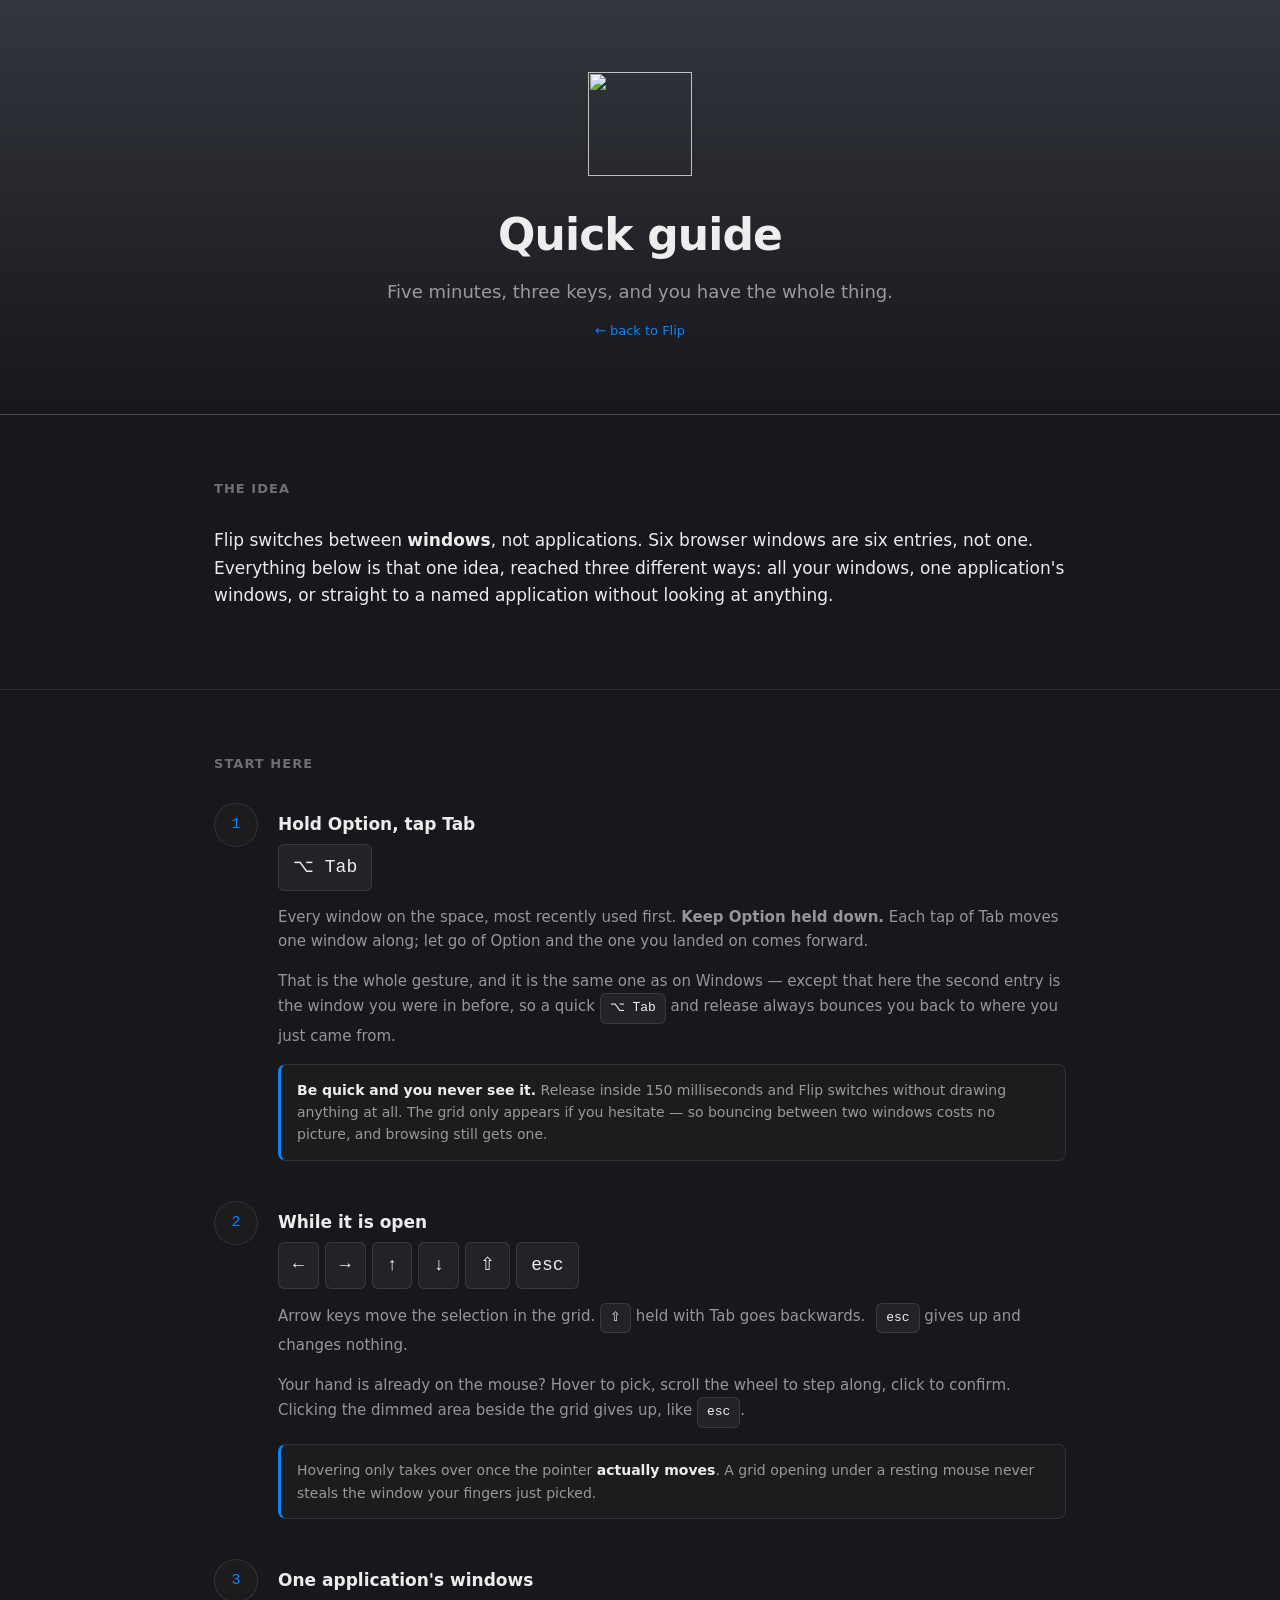
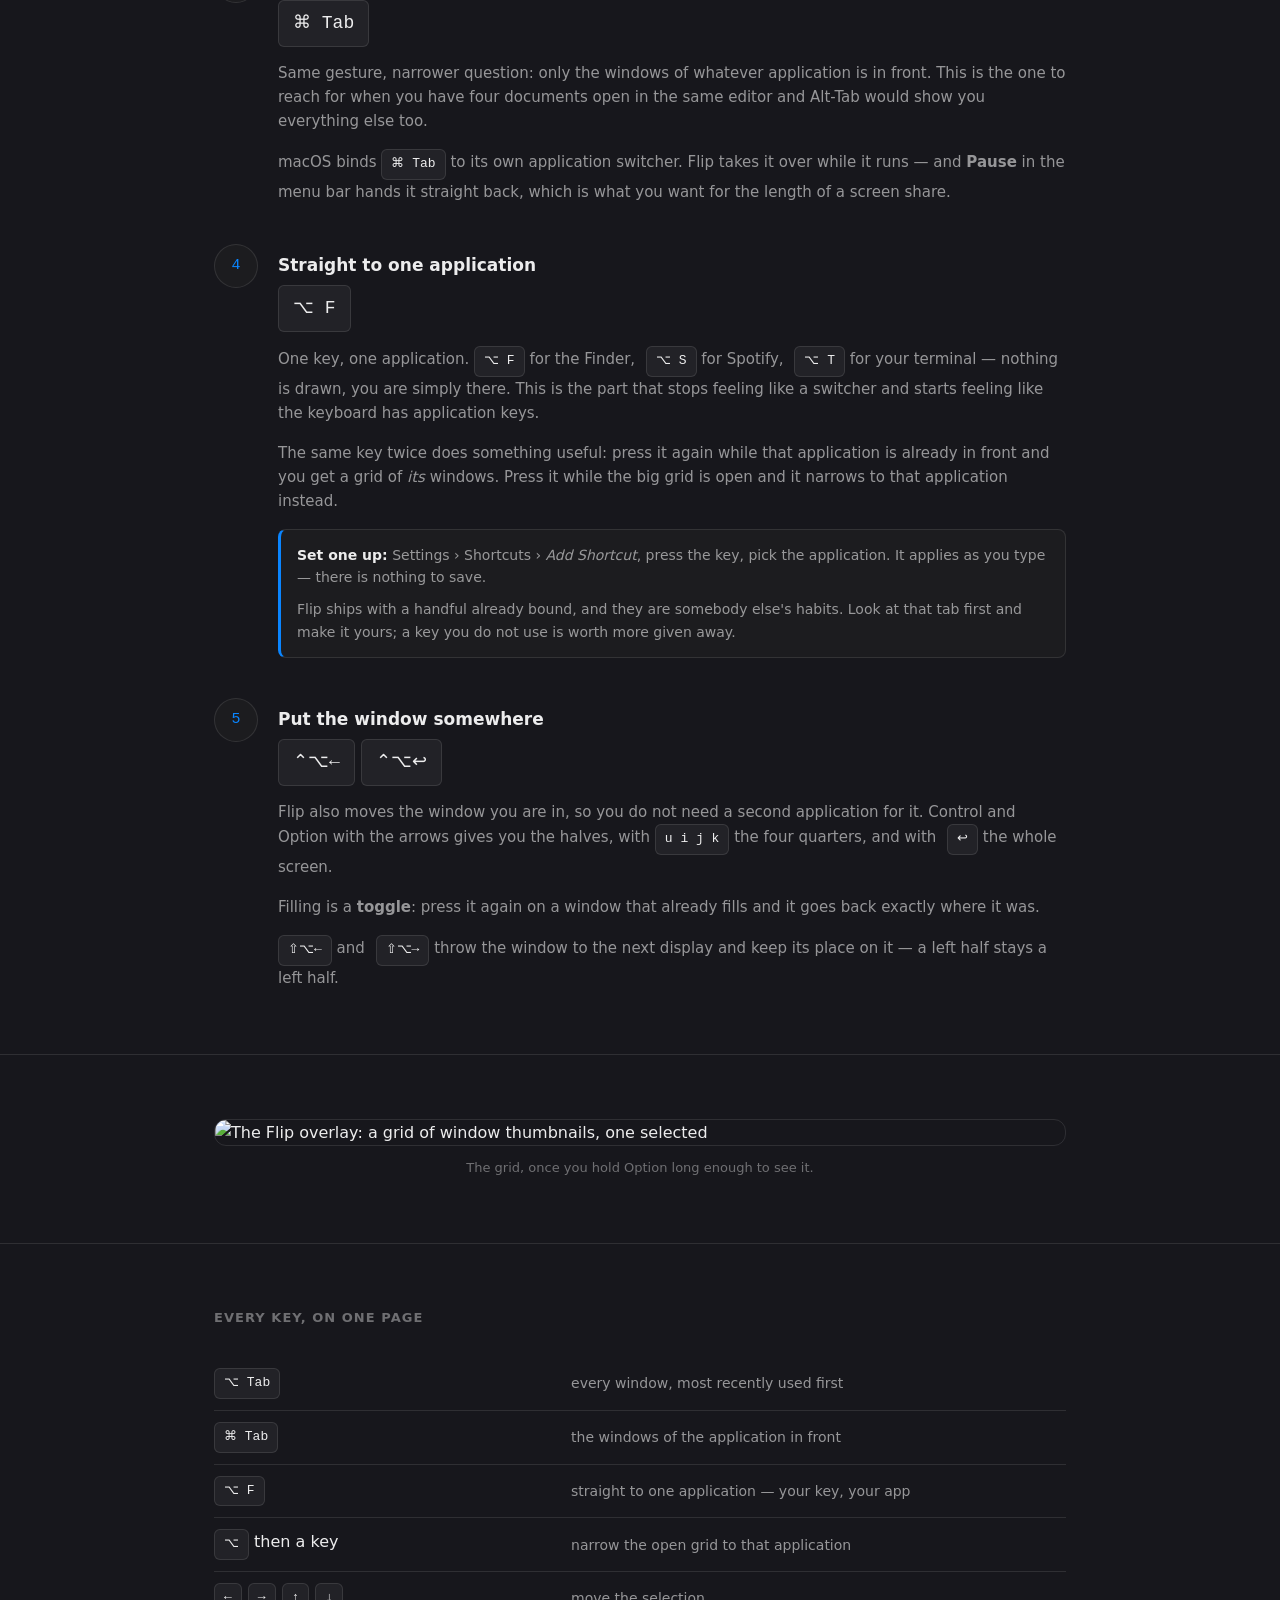
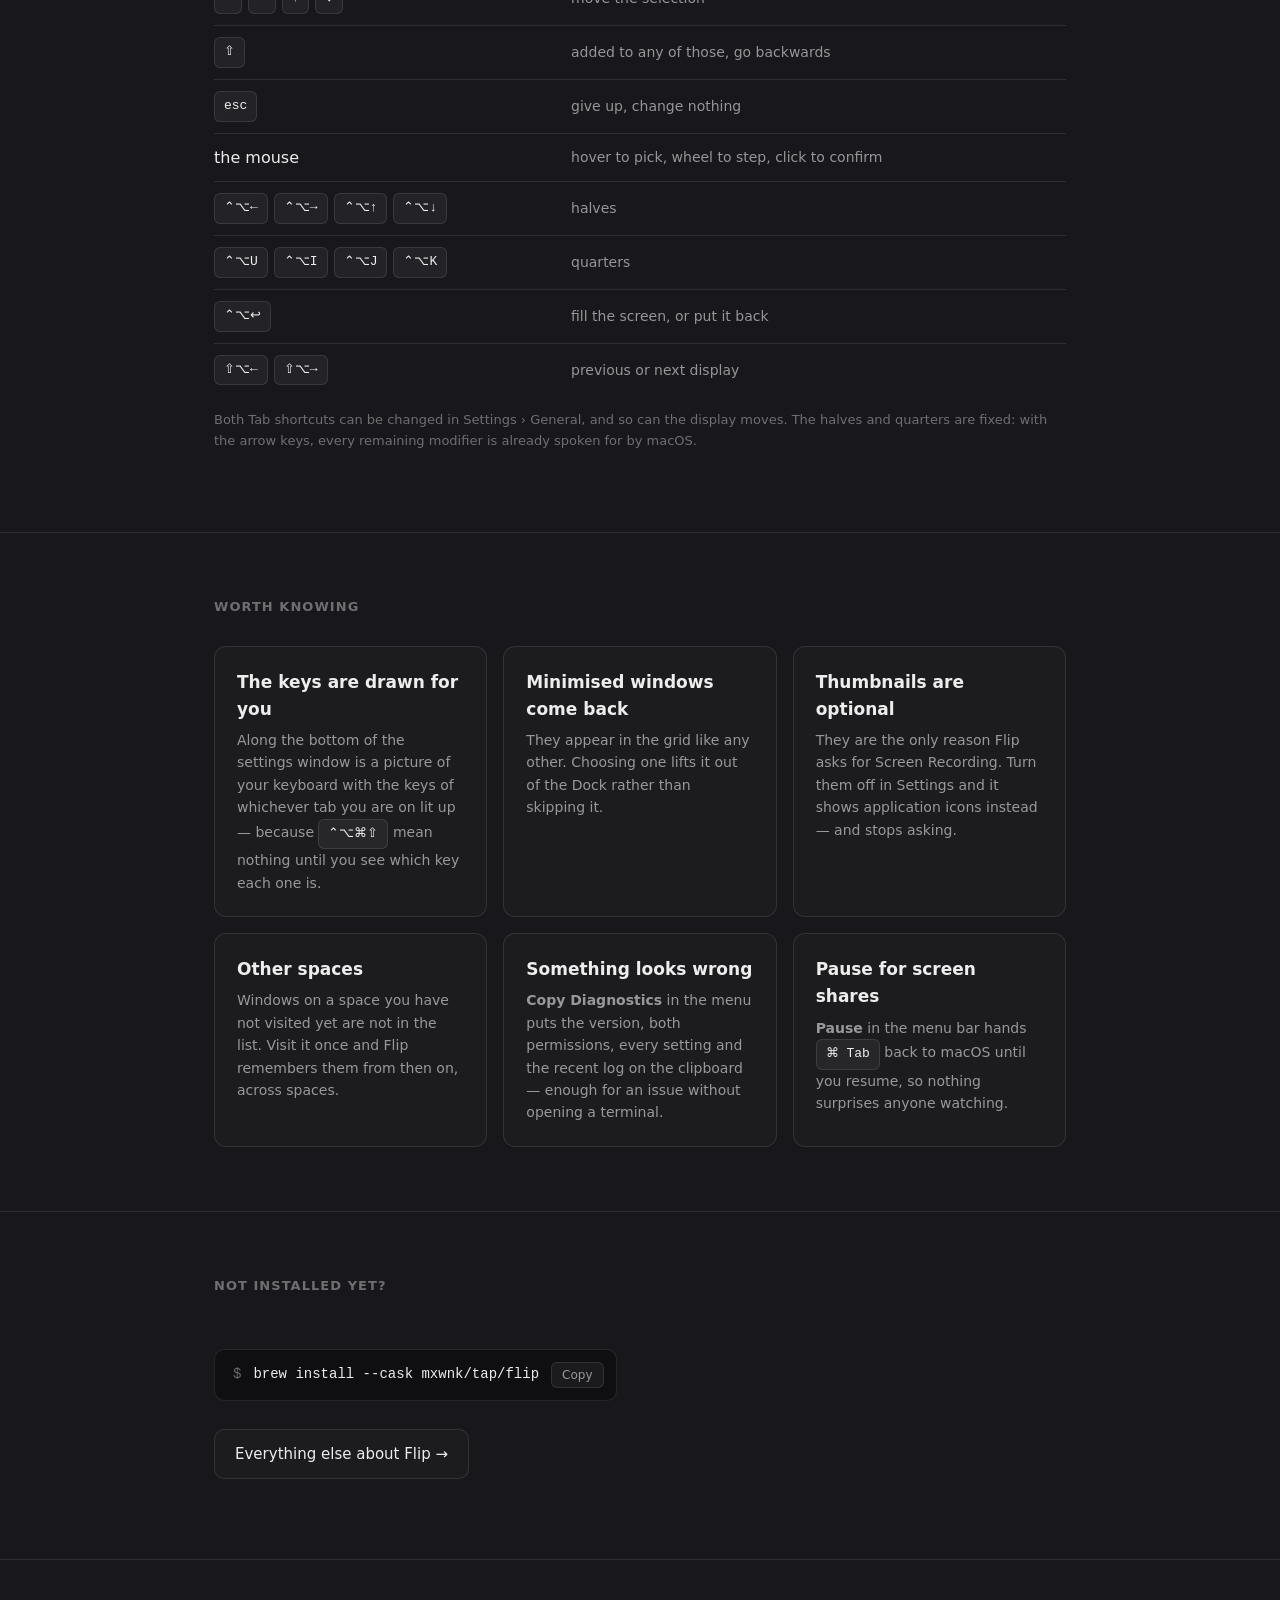
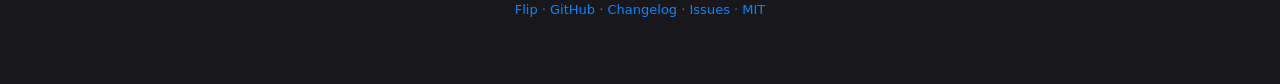
==== site/guide.html @ daa5957c "docs: add a quick guide to the site" ====
<!DOCTYPE html>
<html lang="en">
<head>
<meta charset="utf-8">
<meta name="viewport" content="width=device-width, initial-scale=1">
<title>Quick guide — Flip</title>
<meta name="description" content="Five minutes with Flip: switching windows with Option and Tab, walking one application's windows, and binding a key that goes straight to an app.">
<meta property="og:title" content="Flip — quick guide">
<meta property="og:description" content="Five minutes with Flip, from Option-Tab to a key of your own.">
<meta property="og:image" content="https://mxwnk.github.io/flip/overlay.png">
<meta name="twitter:card" content="summary_large_image">
<link rel="icon" href="icon.png">
<link rel="stylesheet" href="style.css">
</head>
<body>

<header>
  <div class="wrap">
    <img class="icon" src="icon.png" alt="">
    <h1>Quick guide</h1>
    <p class="tagline">Five minutes, three keys, and you have the whole thing.</p>
    <p class="secondary"><a href="./">← back to Flip</a></p>
  </div>
</header>

<section>
  <div class="wrap">
    <h2>The idea</h2>
    <p class="lead">Flip switches between <strong>windows</strong>, not applications.
      Six browser windows are six entries, not one. Everything below is that one
      idea, reached three different ways: all your windows, one application's
      windows, or straight to a named application without looking at anything.</p>
  </div>
</section>

<section>
  <div class="wrap">
    <h2>Start here</h2>
    <div class="steps">

      <div class="step">
        <div class="num">1</div>
        <div>
          <h3>Hold Option, tap Tab</h3>
          <p class="taught"><kbd>⌥ Tab</kbd></p>
          <p>Every window on the space, most recently used first. <strong>Keep
            Option held down.</strong> Each tap of Tab moves one window along; let
            go of Option and the one you landed on comes forward.</p>
          <p>That is the whole gesture, and it is the same one as on Windows —
            except that here the second entry is the window you were in before, so
            a quick <kbd>⌥ Tab</kbd> and release always bounces you back to where
            you just came from.</p>
          <div class="aside">
            <p><strong>Be quick and you never see it.</strong> Release inside 150
              milliseconds and Flip switches without drawing anything at all. The
              grid only appears if you hesitate — so bouncing between two windows
              costs no picture, and browsing still gets one.</p>
          </div>
        </div>
      </div>

      <div class="step">
        <div class="num">2</div>
        <div>
          <h3>While it is open</h3>
          <p class="taught"><kbd>←</kbd><kbd>→</kbd><kbd>↑</kbd><kbd>↓</kbd><kbd>⇧</kbd><kbd>esc</kbd></p>
          <p>Arrow keys move the selection in the grid. <kbd>⇧</kbd> held with Tab
            goes backwards. <kbd>esc</kbd> gives up and changes nothing.</p>
          <p>Your hand is already on the mouse? Hover to pick, scroll the wheel to
            step along, click to confirm. Clicking the dimmed area beside the grid
            gives up, like <kbd>esc</kbd>.</p>
          <div class="aside">
            <p>Hovering only takes over once the pointer <strong>actually
              moves</strong>. A grid opening under a resting mouse never steals the
              window your fingers just picked.</p>
          </div>
        </div>
      </div>

      <div class="step">
        <div class="num">3</div>
        <div>
          <h3>One application's windows</h3>
          <p class="taught"><kbd>⌘ Tab</kbd></p>
          <p>Same gesture, narrower question: only the windows of whatever
            application is in front. This is the one to reach for when you have
            four documents open in the same editor and Alt-Tab would show you
            everything else too.</p>
          <p>macOS binds <kbd>⌘ Tab</kbd> to its own application switcher. Flip
            takes it over while it runs — and <strong>Pause</strong> in the menu bar
            hands it straight back, which is what you want for the length of a
            screen share.</p>
        </div>
      </div>

      <div class="step">
        <div class="num">4</div>
        <div>
          <h3>Straight to one application</h3>
          <p class="taught"><kbd>⌥ F</kbd></p>
          <p>One key, one application. <kbd>⌥ F</kbd> for the Finder, <kbd>⌥ S</kbd>
            for Spotify, <kbd>⌥ T</kbd> for your terminal — nothing is drawn, you
            are simply there. This is the part that stops feeling like a switcher
            and starts feeling like the keyboard has application keys.</p>
          <p>The same key twice does something useful: press it again while that
            application is already in front and you get a grid of <em>its</em>
            windows. Press it while the big grid is open and it narrows to that
            application instead.</p>
          <div class="aside">
            <p><strong>Set one up:</strong> Settings › Shortcuts › <em>Add
              Shortcut</em>, press the key, pick the application. It applies as you
              type — there is nothing to save.</p>
            <p>Flip ships with a handful already bound, and they are somebody
              else's habits. Look at that tab first and make it yours; a key you
              do not use is worth more given away.</p>
          </div>
        </div>
      </div>

      <div class="step">
        <div class="num">5</div>
        <div>
          <h3>Put the window somewhere</h3>
          <p class="taught"><kbd>⌃⌥←</kbd><kbd>⌃⌥↩</kbd></p>
          <p>Flip also moves the window you are in, so you do not need a second
            application for it. Control and Option with the arrows gives you the
            halves, with <kbd>u i j k</kbd> the four quarters, and with
            <kbd>↩</kbd> the whole screen.</p>
          <p>Filling is a <strong>toggle</strong>: press it again on a window that
            already fills and it goes back exactly where it was.</p>
          <p><kbd>⇧⌥←</kbd> and <kbd>⇧⌥→</kbd> throw the window to the next display
            and keep its place on it — a left half stays a left half.</p>
        </div>
      </div>

    </div>
  </div>
</section>

<section>
  <div class="wrap">
    <figure>
      <img src="overlay.png" alt="The Flip overlay: a grid of window thumbnails, one selected">
      <figcaption>The grid, once you hold Option long enough to see it.</figcaption>
    </figure>
  </div>
</section>

<section>
  <div class="wrap">
    <h2>Every key, on one page</h2>
    <table class="keys">
      <tr><td><kbd>⌥ Tab</kbd></td><td>every window, most recently used first</td></tr>
      <tr><td><kbd>⌘ Tab</kbd></td><td>the windows of the application in front</td></tr>
      <tr><td><kbd>⌥ F</kbd></td><td>straight to one application — your key, your app</td></tr>
      <tr><td><kbd>⌥</kbd> then a key</td><td>narrow the open grid to that application</td></tr>
      <tr><td><kbd>←</kbd><kbd>→</kbd><kbd>↑</kbd><kbd>↓</kbd></td><td>move the selection</td></tr>
      <tr><td><kbd>⇧</kbd></td><td>added to any of those, go backwards</td></tr>
      <tr><td><kbd>esc</kbd></td><td>give up, change nothing</td></tr>
      <tr><td>the mouse</td><td>hover to pick, wheel to step, click to confirm</td></tr>
      <tr><td><kbd>⌃⌥←</kbd><kbd>⌃⌥→</kbd><kbd>⌃⌥↑</kbd><kbd>⌃⌥↓</kbd></td><td>halves</td></tr>
      <tr><td><kbd>⌃⌥U</kbd><kbd>⌃⌥I</kbd><kbd>⌃⌥J</kbd><kbd>⌃⌥K</kbd></td><td>quarters</td></tr>
      <tr><td><kbd>⌃⌥↩</kbd></td><td>fill the screen, or put it back</td></tr>
      <tr><td><kbd>⇧⌥←</kbd><kbd>⇧⌥→</kbd></td><td>previous or next display</td></tr>
    </table>
    <p class="secondary">Both Tab shortcuts can be changed in Settings › General, and
      so can the display moves. The halves and quarters are fixed: with the arrow
      keys, every remaining modifier is already spoken for by macOS.</p>
  </div>
</section>

<section>
  <div class="wrap">
    <h2>Worth knowing</h2>
    <div class="cards">
      <div class="card">
        <h3>The keys are drawn for you</h3>
        <p>Along the bottom of the settings window is a picture of your keyboard
          with the keys of whichever tab you are on lit up — because <kbd>⌃⌥⌘⇧</kbd>
          mean nothing until you see which key each one is.</p>
      </div>
      <div class="card">
        <h3>Minimised windows come back</h3>
        <p>They appear in the grid like any other. Choosing one lifts it out of the
          Dock rather than skipping it.</p>
      </div>
      <div class="card">
        <h3>Thumbnails are optional</h3>
        <p>They are the only reason Flip asks for Screen Recording. Turn them off in
          Settings and it shows application icons instead — and stops asking.</p>
      </div>
      <div class="card">
        <h3>Other spaces</h3>
        <p>Windows on a space you have not visited yet are not in the list. Visit it
          once and Flip remembers them from then on, across spaces.</p>
      </div>
      <div class="card">
        <h3>Something looks wrong</h3>
        <p><strong>Copy Diagnostics</strong> in the menu puts the version, both
          permissions, every setting and the recent log on the clipboard — enough
          for an issue without opening a terminal.</p>
      </div>
      <div class="card">
        <h3>Pause for screen shares</h3>
        <p><strong>Pause</strong> in the menu bar hands <kbd>⌘ Tab</kbd> back to
          macOS until you resume, so nothing surprises anyone watching.</p>
      </div>
    </div>
  </div>
</section>

<section>
  <div class="wrap">
    <h2>Not installed yet?</h2>
    <div class="install">
      <span class="prompt">$</span>
      <code>brew install --cask mxwnk/tap/flip</code>
    </div>
    <p style="margin-top:20px"><a class="next" href="./">Everything else about Flip →</a></p>
  </div>
</section>

<footer>
  <div class="wrap">
    <a href="./">Flip</a> ·
    <a href="https://github.com/mxwnk/flip">GitHub</a> ·
    <a href="https://github.com/mxwnk/flip/blob/main/CHANGELOG.md">Changelog</a> ·
    <a href="https://github.com/mxwnk/flip/issues">Issues</a> ·
    <a href="https://github.com/mxwnk/flip/blob/main/LICENSE">MIT</a>
  </div>
</footer>

<script>
// The same copy button the front page adds, for the one command here.
for (const block of document.querySelectorAll(".install")) {
    const command = block.querySelector("code");
    if (!command || !navigator.clipboard) continue;

    const button = document.createElement("button");
    button.className = "copy";
    button.type = "button";
    button.textContent = "Copy";
    button.addEventListener("click", async () => {
        await navigator.clipboard.writeText(command.textContent);
        button.textContent = "Copied";
        setTimeout(() => { button.textContent = "Copy"; }, 1600);
    });
    block.appendChild(button);
}
</script>

</body>
</html>
---- site/style.css ----
/* The palette is Theme.swift, converted: the page and the overlay are the same
   thing seen twice. */
:root {
    --plate-top: #33363d;
    --plate-bottom: #17171c;
    --panel: #1c1c1f;
    --tile: rgba(255, 255, 255, 0.05);
    --hairline: rgba(255, 255, 255, 0.1);
    --blue: #0a85ff;
    --ink: rgba(255, 255, 255, 0.92);
    --ink-dim: rgba(255, 255, 255, 0.55);
    --ink-faint: rgba(255, 255, 255, 0.38);
    --mono: ui-monospace, "SF Mono", Menlo, monospace;
    --sans: -apple-system, BlinkMacSystemFont, "Segoe UI", system-ui, sans-serif;
}

* { box-sizing: border-box; }

body {
    margin: 0;
    font-family: var(--sans);
    background: var(--plate-bottom);
    color: var(--ink);
    line-height: 1.6;
    -webkit-font-smoothing: antialiased;
}

a { color: var(--blue); text-decoration: none; }
a:hover { text-decoration: underline; }

.wrap { max-width: 900px; margin: 0 auto; padding: 0 24px; }

/* The same gradient the application icon is drawn with. */
header {
    background: linear-gradient(180deg, var(--plate-top) 0%, var(--plate-bottom) 100%);
    border-bottom: 1px solid var(--hairline);
    padding: 72px 0 56px;
    text-align: center;
}

header img.icon { width: 104px; height: 104px; }

h1 {
    font-size: 44px;
    font-weight: 600;
    margin: 16px 0 8px;
    letter-spacing: -0.02em;
}

.tagline { font-size: 18px; color: var(--ink-dim); margin: 0 0 4px; }
.tagline strong { color: var(--ink); font-weight: 500; }

.version {
    font-family: var(--mono);
    font-size: 12px;
    color: var(--ink-faint);
    margin-top: 20px;
}

/* The install line is the call to action; there is nothing to click but this. */
.install {
    display: inline-flex;
    align-items: center;
    gap: 12px;
    margin-top: 24px;
    padding: 12px 12px 12px 18px;
    background: rgba(0, 0, 0, 0.35);
    border: 1px solid var(--hairline);
    border-radius: 10px;
    font-family: var(--mono);
    font-size: 14px;
    text-align: left;
}

.install code { color: var(--ink); }
.install .prompt { color: var(--ink-faint); user-select: none; }

button.copy {
    font-family: var(--sans);
    /* Pushed to the right edge so the buttons line up whatever the command's
       length, rather than trailing each one at a different place. */
    margin-left: auto;
    font-size: 12px;
    color: var(--ink-dim);
    background: var(--tile);
    border: 1px solid var(--hairline);
    border-radius: 6px;
    padding: 5px 10px;
    cursor: pointer;
}

button.copy:hover { color: var(--ink); border-color: var(--blue); }

.secondary { margin-top: 14px; font-size: 13px; color: var(--ink-faint); }

section { padding: 64px 0; border-bottom: 1px solid var(--hairline); }

h2 {
    font-size: 13px;
    font-weight: 600;
    letter-spacing: 0.08em;
    text-transform: uppercase;
    color: var(--ink-faint);
    margin: 0 0 28px;
}

h3 { font-size: 17px; font-weight: 600; margin: 0 0 6px; }

p { margin: 0 0 16px; color: var(--ink-dim); }
p.lead { font-size: 17px; color: var(--ink); }

figure { margin: 0; }

figure img {
    width: 100%;
    border-radius: 12px;
    border: 1px solid var(--hairline);
    display: block;
}

figcaption {
    margin-top: 12px;
    font-size: 13px;
    color: var(--ink-faint);
    text-align: center;
}

/* Measurements are the thing no comparable page shows, so they get the room. */
.stats {
    display: grid;
    grid-template-columns: repeat(auto-fit, minmax(200px, 1fr));
    gap: 1px;
    background: var(--hairline);
    border: 1px solid var(--hairline);
    border-radius: 12px;
    overflow: hidden;
}

.stat { background: var(--panel); padding: 24px; }

.stat .value {
    font-family: var(--mono);
    font-size: 30px;
    color: var(--blue);
    letter-spacing: -0.02em;
}

.stat .what { font-size: 14px; color: var(--ink); margin-top: 6px; }
.stat .note { font-size: 12px; color: var(--ink-faint); margin-top: 4px; }

.cards {
    display: grid;
    grid-template-columns: repeat(auto-fit, minmax(260px, 1fr));
    gap: 16px;
}

.card {
    background: var(--panel);
    border: 1px solid var(--hairline);
    border-radius: 12px;
    padding: 22px;
}

.card p { margin: 0; font-size: 14px; }

/* Keys are drawn as keys — the same treatment the settings window gives them. */
.keys { width: 100%; border-collapse: collapse; }
.keys td { padding: 11px 0; border-bottom: 1px solid var(--hairline); vertical-align: middle; }
.keys tr:last-child td { border-bottom: none; }
.keys td:last-child { color: var(--ink-dim); font-size: 14px; padding-left: 24px; }

kbd {
    display: inline-block;
    font-family: var(--mono);
    font-size: 13px;
    color: var(--ink);
    background: var(--tile);
    border: 1px solid var(--hairline);
    border-radius: 6px;
    padding: 4px 9px;
    white-space: nowrap;
}

kbd + kbd { margin-left: 6px; }

.how { display: grid; gap: 28px; }
.how h3 { color: var(--ink); }
.how p { margin: 0; font-size: 15px; }

/* The one thing a first-time visitor may actually get stuck on, so it is set
   apart rather than left as a sentence in a paragraph. */
.notice {
    margin-top: 32px;
    padding: 24px 26px;
    background: var(--panel);
    border: 1px solid var(--hairline);
    border-left: 3px solid var(--blue);
    border-radius: 12px;
}

.notice h3 { margin-top: 0; }
.notice p:last-child { margin-bottom: 0; }
.notice .install { margin-top: 4px; font-size: 13px; }
.notice ol { color: var(--ink-dim); padding-left: 20px; margin: 0 0 16px; }
.notice li { margin-bottom: 6px; }
.notice strong, .notice em { color: var(--ink); font-style: normal; }
.fineprint { font-size: 13px; color: var(--ink-faint); }

/* The guide is a sequence, so it is numbered and the numbers carry the eye down
   the page rather than a row of identical cards. */
.steps { display: grid; gap: 40px; }

.step { display: grid; grid-template-columns: 44px 1fr; gap: 20px; }

.step .num {
    font-family: var(--mono);
    font-size: 15px;
    color: var(--blue);
    background: var(--panel);
    border: 1px solid var(--hairline);
    border-radius: 50%;
    width: 44px;
    height: 44px;
    display: flex;
    align-items: center;
    justify-content: center;
}

.step h3 { margin-top: 8px; }
.step p { font-size: 15px; }
.step p:last-child { margin-bottom: 0; }

/* The key being taught, big enough to be the thing you look at. */
.taught { margin: 0 0 14px; }
.taught kbd { font-size: 18px; padding: 8px 14px; }

/* A short aside inside a step: the thing that trips people up. */
.aside {
    margin-top: 14px;
    padding: 14px 16px;
    background: var(--panel);
    border: 1px solid var(--hairline);
    border-left: 3px solid var(--blue);
    border-radius: 8px;
    font-size: 14px;
}

.aside p { margin: 0; font-size: 14px; }
.aside p + p { margin-top: 10px; }
.aside strong { color: var(--ink); }

/* Back to the front page, and on the front page over to the guide. */
.crumbs { font-size: 13px; margin-bottom: 20px; }
.crumbs a { color: var(--ink-faint); }
.crumbs a:hover { color: var(--ink); }

.next {
    display: inline-block;
    margin-top: 8px;
    padding: 12px 20px;
    background: var(--panel);
    border: 1px solid var(--hairline);
    border-radius: 10px;
    color: var(--ink);
    font-size: 15px;
}

.next:hover { border-color: var(--blue); text-decoration: none; }

footer {
    padding: 40px 0 64px;
    text-align: center;
    font-size: 13px;
    color: var(--ink-faint);
}

@media (max-width: 620px) {
    .step { grid-template-columns: 1fr; gap: 10px; }
    .step .num { width: 36px; height: 36px; }
}

@media (max-width: 620px) {
    header { padding: 48px 0 40px; }
    h1 { font-size: 34px; }
    .install { flex-direction: column; align-items: stretch; gap: 10px; }
    .keys td:last-child { padding-left: 12px; }
}
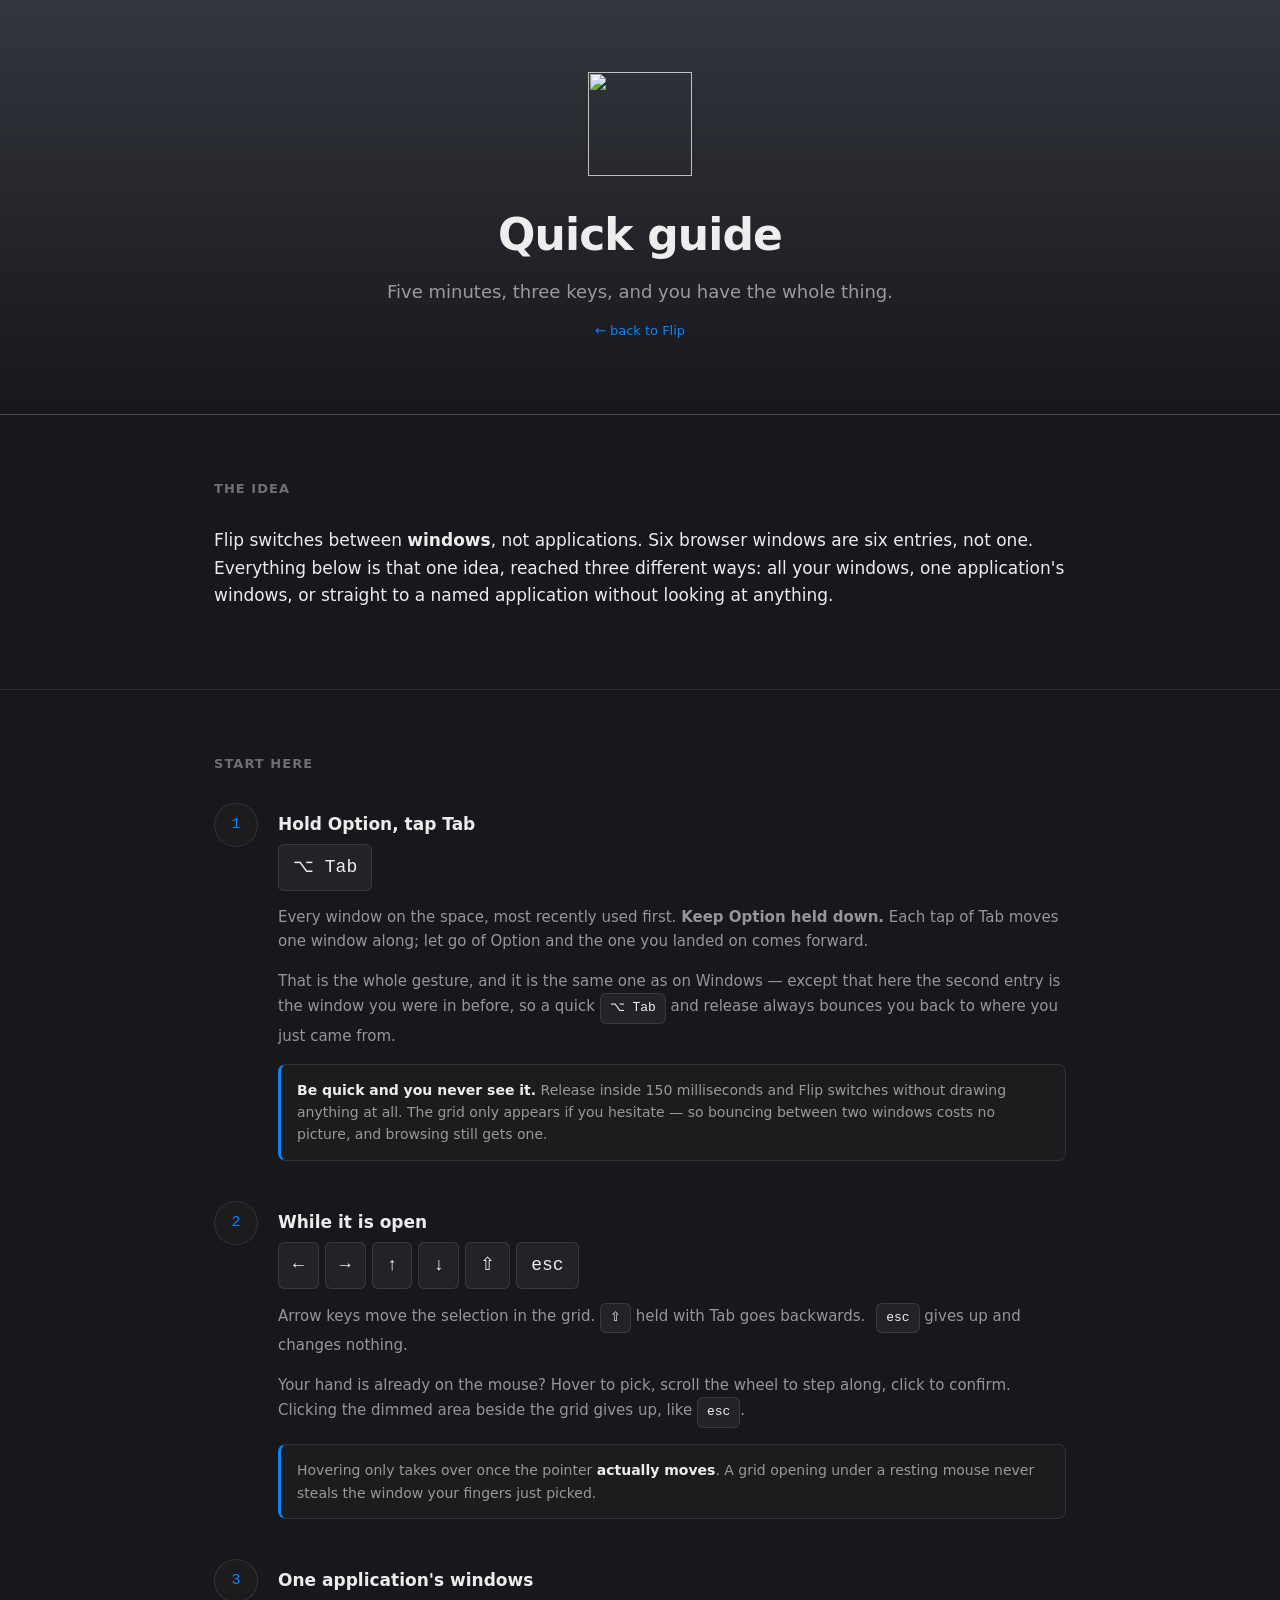
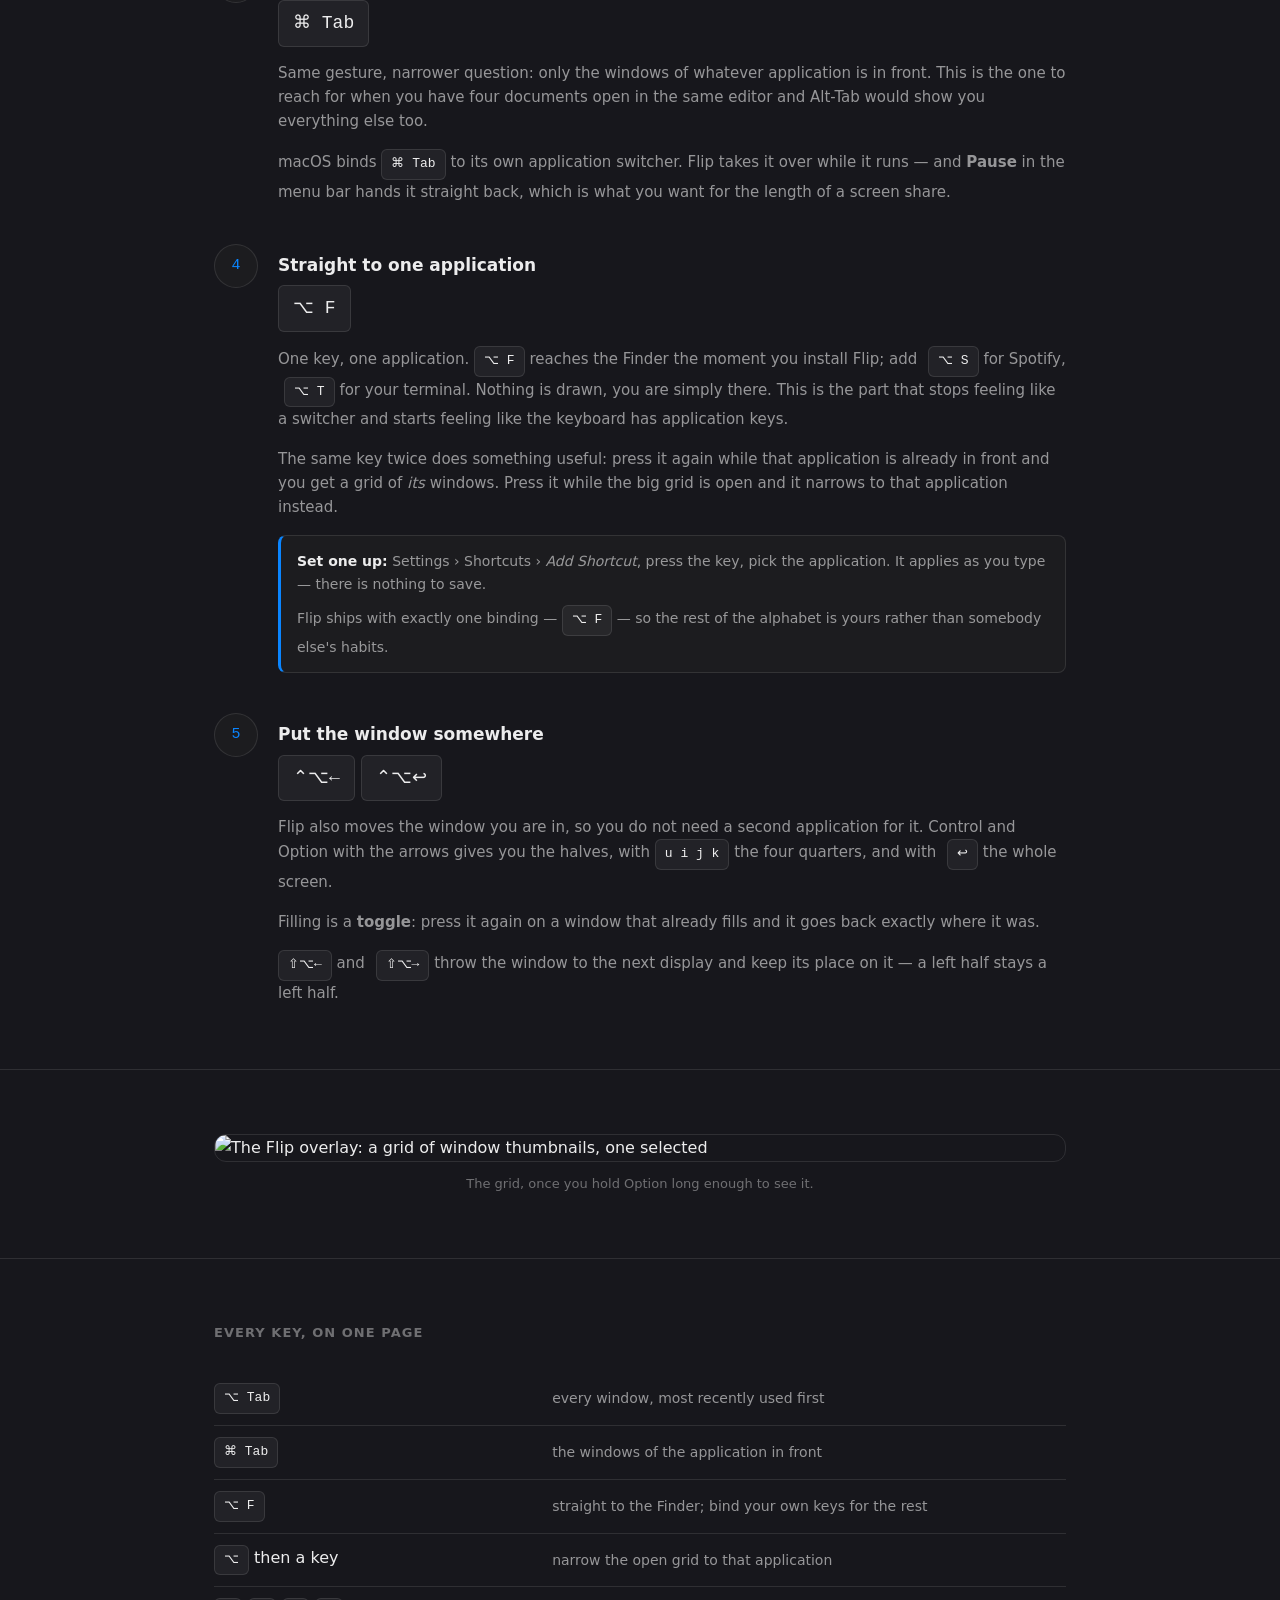
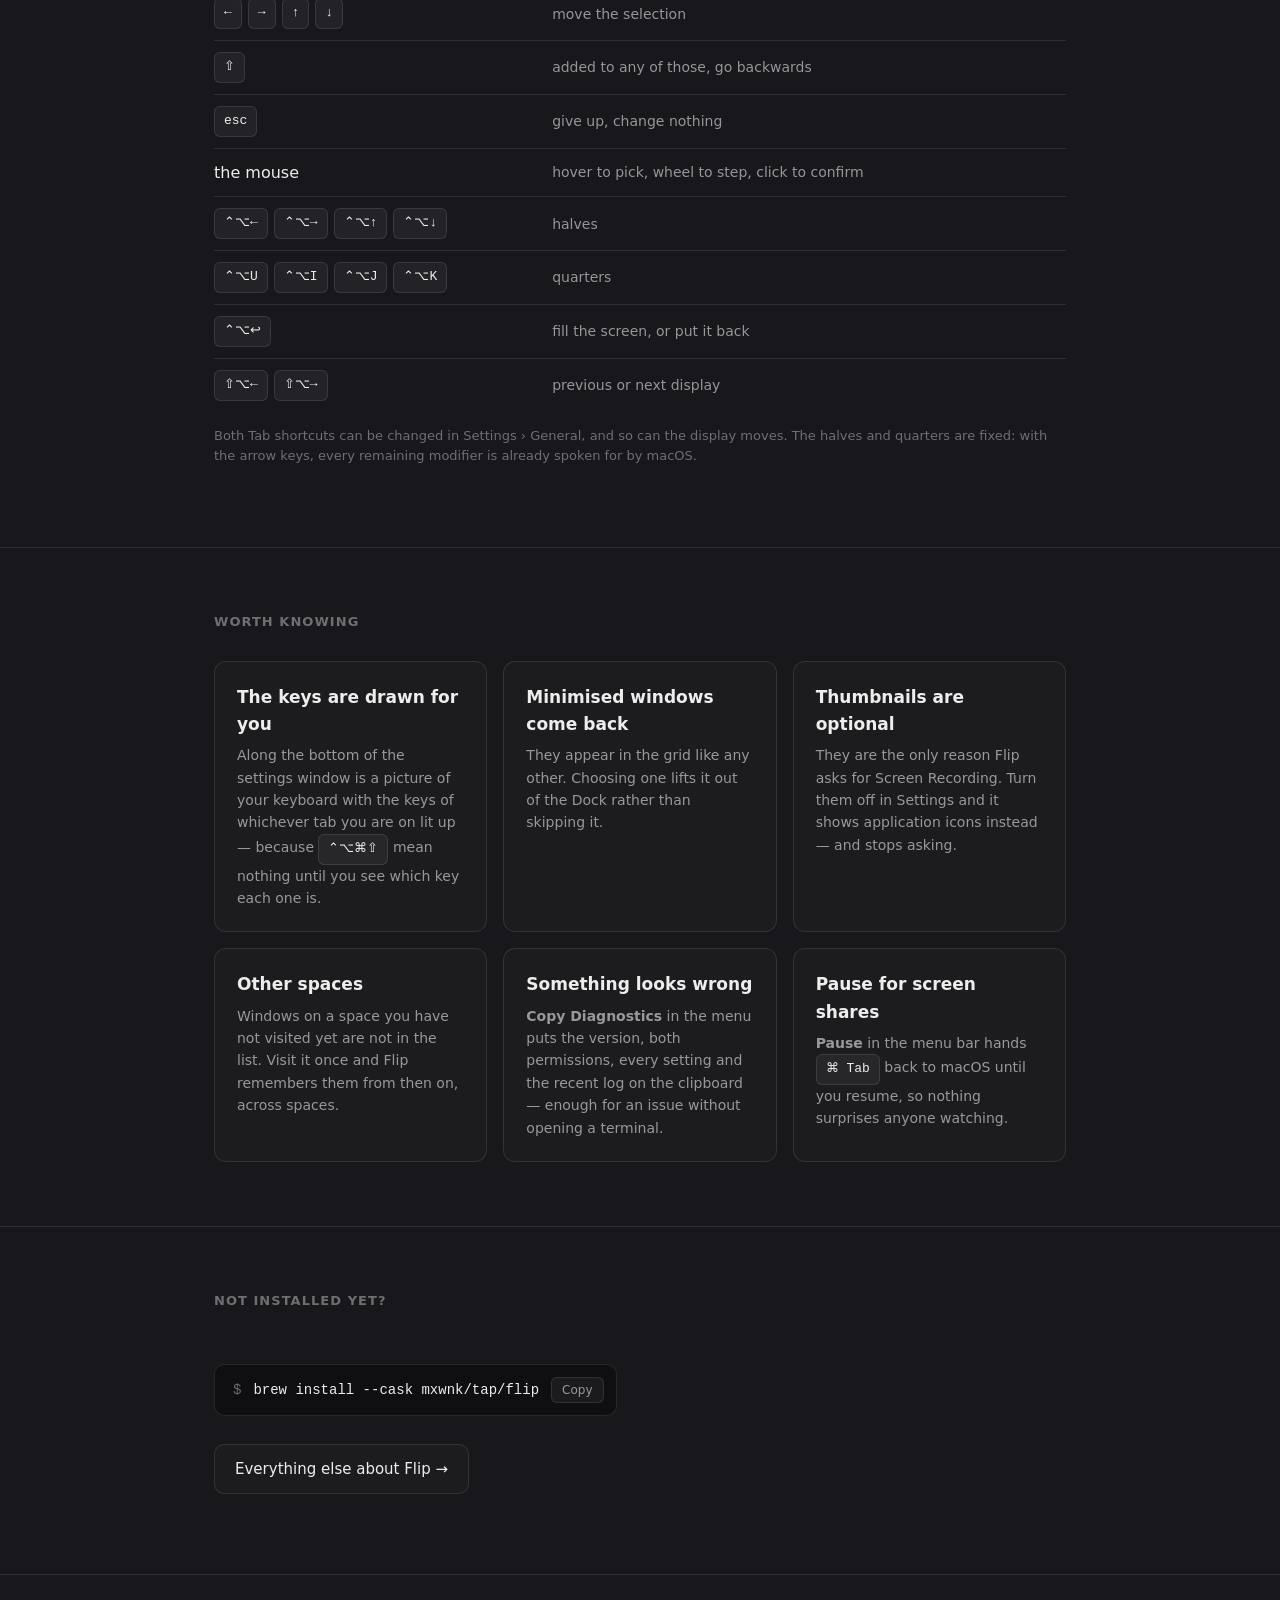
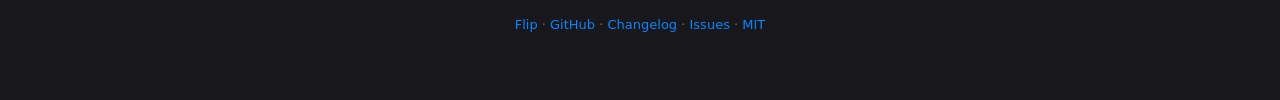
==== commit 48b7d9d2: "feat: seed a fresh install with one shortcut, not fourteen" ====
--- a/site/guide.html
+++ b/site/guide.html
@@ -98,10 +98,11 @@
         <div>
           <h3>Straight to one application</h3>
           <p class="taught"><kbd>⌥ F</kbd></p>
-          <p>One key, one application. <kbd>⌥ F</kbd> for the Finder, <kbd>⌥ S</kbd>
-            for Spotify, <kbd>⌥ T</kbd> for your terminal — nothing is drawn, you
-            are simply there. This is the part that stops feeling like a switcher
-            and starts feeling like the keyboard has application keys.</p>
+          <p>One key, one application. <kbd>⌥ F</kbd> reaches the Finder the
+            moment you install Flip; add <kbd>⌥ S</kbd> for Spotify, <kbd>⌥ T</kbd>
+            for your terminal. Nothing is drawn, you are simply there. This is the
+            part that stops feeling like a switcher and starts feeling like the
+            keyboard has application keys.</p>
           <p>The same key twice does something useful: press it again while that
             application is already in front and you get a grid of <em>its</em>
             windows. Press it while the big grid is open and it narrows to that
@@ -110,9 +111,8 @@
             <p><strong>Set one up:</strong> Settings › Shortcuts › <em>Add
               Shortcut</em>, press the key, pick the application. It applies as you
               type — there is nothing to save.</p>
-            <p>Flip ships with a handful already bound, and they are somebody
-              else's habits. Look at that tab first and make it yours; a key you
-              do not use is worth more given away.</p>
+            <p>Flip ships with exactly one binding — <kbd>⌥ F</kbd> — so the rest
+              of the alphabet is yours rather than somebody else's habits.</p>
           </div>
         </div>
       </div>
@@ -152,7 +152,7 @@
     <table class="keys">
       <tr><td><kbd>⌥ Tab</kbd></td><td>every window, most recently used first</td></tr>
       <tr><td><kbd>⌘ Tab</kbd></td><td>the windows of the application in front</td></tr>
-      <tr><td><kbd>⌥ F</kbd></td><td>straight to one application — your key, your app</td></tr>
+      <tr><td><kbd>⌥ F</kbd></td><td>straight to the Finder; bind your own keys for the rest</td></tr>
       <tr><td><kbd>⌥</kbd> then a key</td><td>narrow the open grid to that application</td></tr>
       <tr><td><kbd>←</kbd><kbd>→</kbd><kbd>↑</kbd><kbd>↓</kbd></td><td>move the selection</td></tr>
       <tr><td><kbd>⇧</kbd></td><td>added to any of those, go backwards</td></tr>
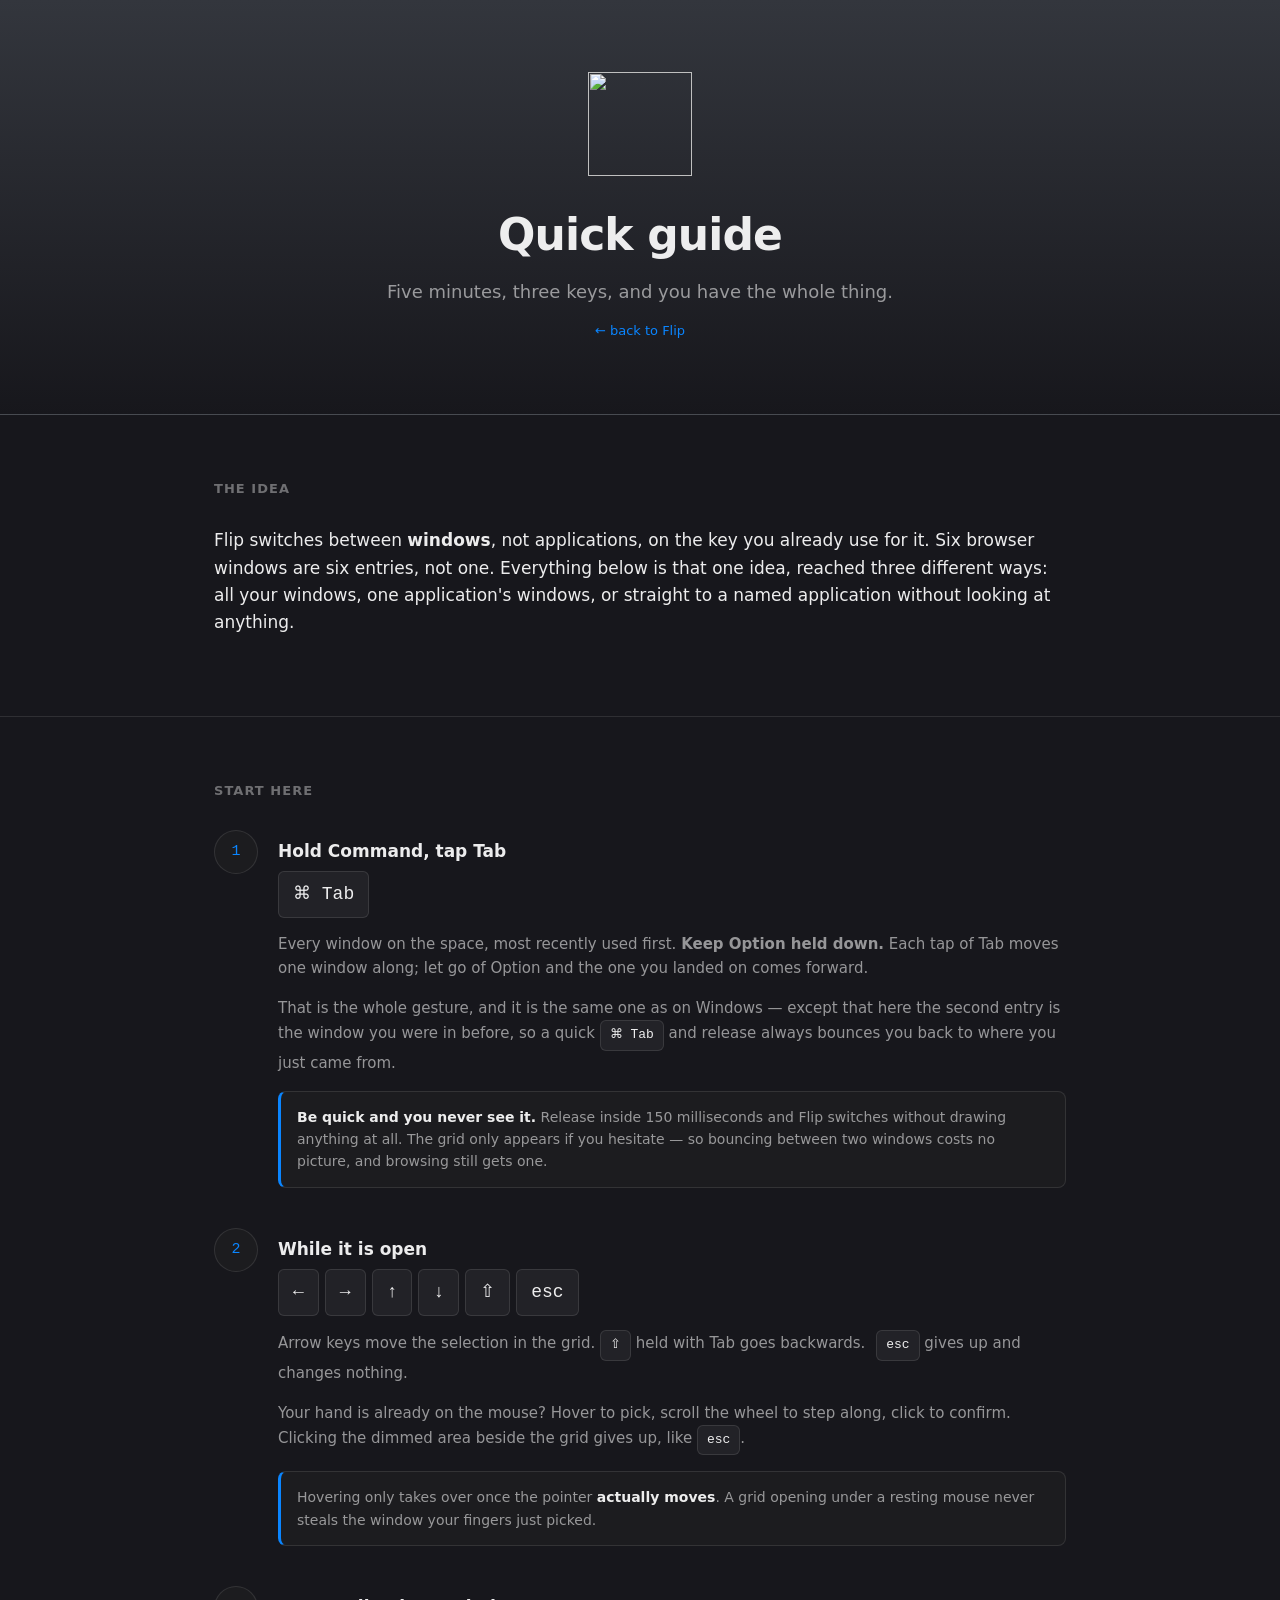
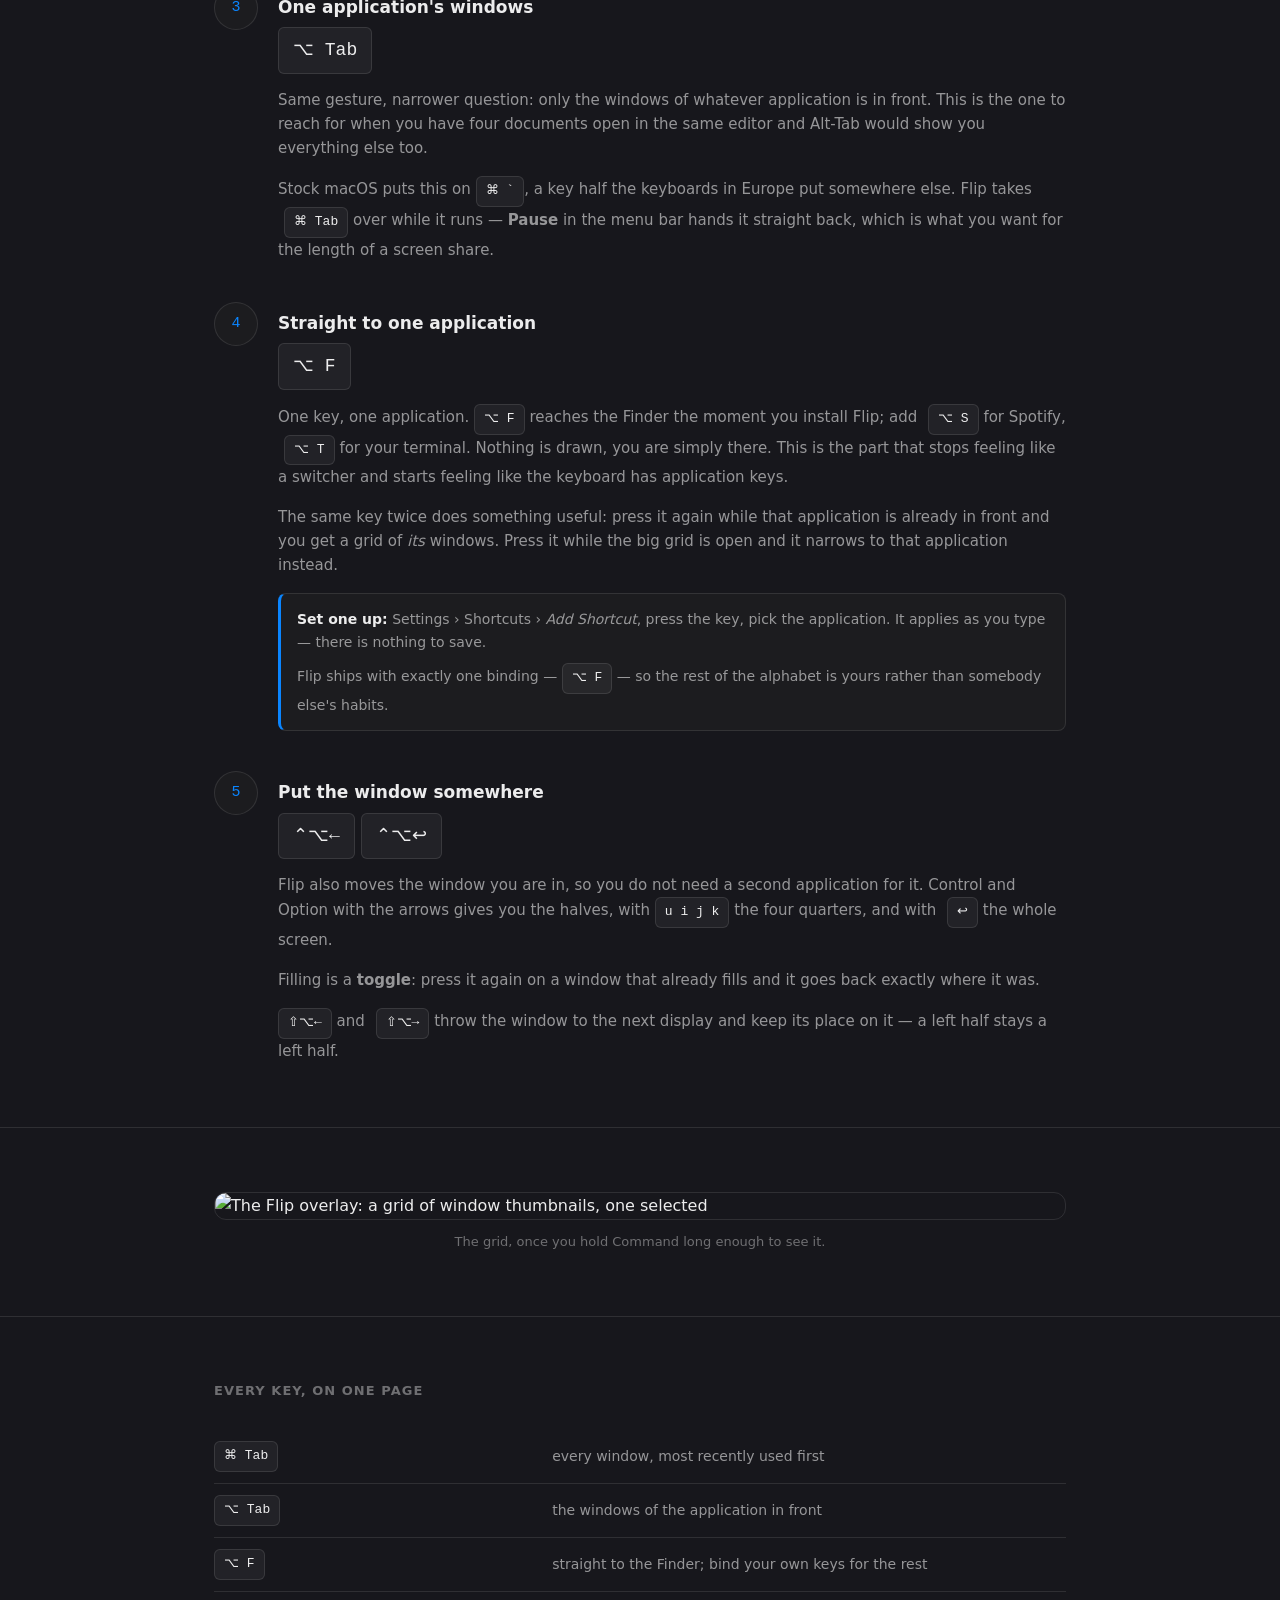
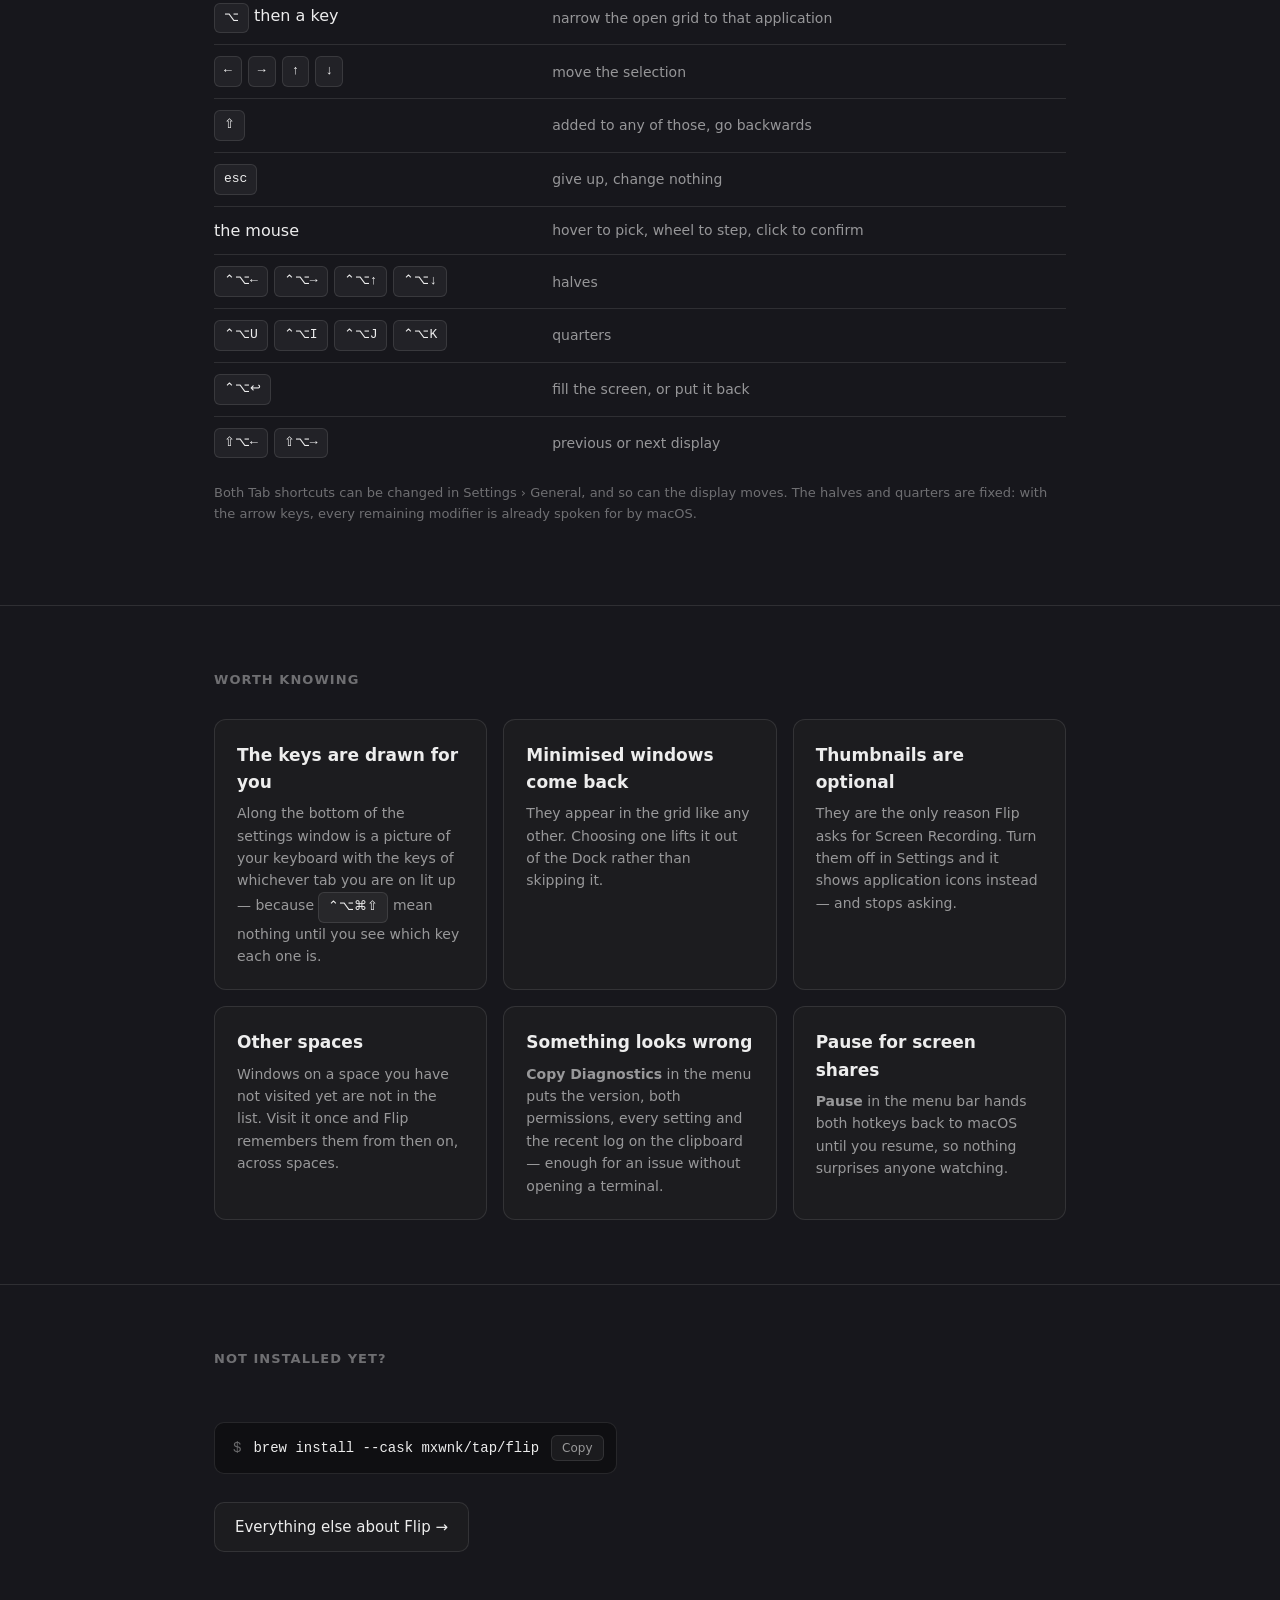
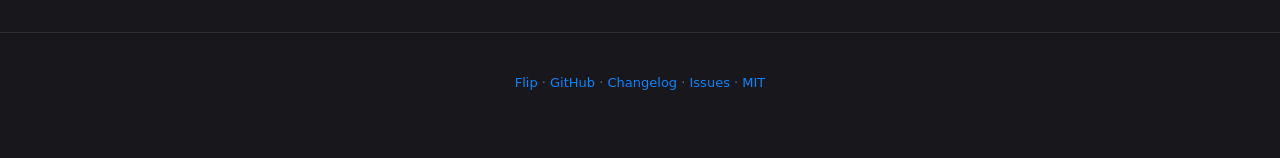
==== commit 0cc05140: "feat: put the switcher on Command-Tab and narrowing on Option-Tab" ====
--- a/site/guide.html
+++ b/site/guide.html
@@ -26,7 +26,8 @@
 <section>
   <div class="wrap">
     <h2>The idea</h2>
-    <p class="lead">Flip switches between <strong>windows</strong>, not applications.
+    <p class="lead">Flip switches between <strong>windows</strong>, not applications,
+      on the key you already use for it.
       Six browser windows are six entries, not one. Everything below is that one
       idea, reached three different ways: all your windows, one application's
       windows, or straight to a named application without looking at anything.</p>
@@ -41,14 +42,14 @@
       <div class="step">
         <div class="num">1</div>
         <div>
-          <h3>Hold Option, tap Tab</h3>
-          <p class="taught"><kbd>⌥ Tab</kbd></p>
+          <h3>Hold Command, tap Tab</h3>
+          <p class="taught"><kbd>⌘ Tab</kbd></p>
           <p>Every window on the space, most recently used first. <strong>Keep
             Option held down.</strong> Each tap of Tab moves one window along; let
             go of Option and the one you landed on comes forward.</p>
           <p>That is the whole gesture, and it is the same one as on Windows —
             except that here the second entry is the window you were in before, so
-            a quick <kbd>⌥ Tab</kbd> and release always bounces you back to where
+            a quick <kbd>⌘ Tab</kbd> and release always bounces you back to where
             you just came from.</p>
           <div class="aside">
             <p><strong>Be quick and you never see it.</strong> Release inside 150
@@ -81,15 +82,15 @@
         <div class="num">3</div>
         <div>
           <h3>One application's windows</h3>
-          <p class="taught"><kbd>⌘ Tab</kbd></p>
+          <p class="taught"><kbd>⌥ Tab</kbd></p>
           <p>Same gesture, narrower question: only the windows of whatever
             application is in front. This is the one to reach for when you have
             four documents open in the same editor and Alt-Tab would show you
             everything else too.</p>
-          <p>macOS binds <kbd>⌘ Tab</kbd> to its own application switcher. Flip
-            takes it over while it runs — and <strong>Pause</strong> in the menu bar
-            hands it straight back, which is what you want for the length of a
-            screen share.</p>
+          <p>Stock macOS puts this on <kbd>⌘ `</kbd>, a key half the keyboards in
+            Europe put somewhere else. Flip takes <kbd>⌘ Tab</kbd> over while it
+            runs — <strong>Pause</strong> in the menu bar hands it straight back,
+            which is what you want for the length of a screen share.</p>
         </div>
       </div>
 
@@ -141,7 +142,7 @@
   <div class="wrap">
     <figure>
       <img src="overlay.png" alt="The Flip overlay: a grid of window thumbnails, one selected">
-      <figcaption>The grid, once you hold Option long enough to see it.</figcaption>
+      <figcaption>The grid, once you hold Command long enough to see it.</figcaption>
     </figure>
   </div>
 </section>
@@ -150,8 +151,8 @@
   <div class="wrap">
     <h2>Every key, on one page</h2>
     <table class="keys">
-      <tr><td><kbd>⌥ Tab</kbd></td><td>every window, most recently used first</td></tr>
-      <tr><td><kbd>⌘ Tab</kbd></td><td>the windows of the application in front</td></tr>
+      <tr><td><kbd>⌘ Tab</kbd></td><td>every window, most recently used first</td></tr>
+      <tr><td><kbd>⌥ Tab</kbd></td><td>the windows of the application in front</td></tr>
       <tr><td><kbd>⌥ F</kbd></td><td>straight to the Finder; bind your own keys for the rest</td></tr>
       <tr><td><kbd>⌥</kbd> then a key</td><td>narrow the open grid to that application</td></tr>
       <tr><td><kbd>←</kbd><kbd>→</kbd><kbd>↑</kbd><kbd>↓</kbd></td><td>move the selection</td></tr>
@@ -202,8 +203,8 @@
       </div>
       <div class="card">
         <h3>Pause for screen shares</h3>
-        <p><strong>Pause</strong> in the menu bar hands <kbd>⌘ Tab</kbd> back to
-          macOS until you resume, so nothing surprises anyone watching.</p>
+        <p><strong>Pause</strong> in the menu bar hands both hotkeys back to macOS
+          until you resume, so nothing surprises anyone watching.</p>
       </div>
     </div>
   </div>
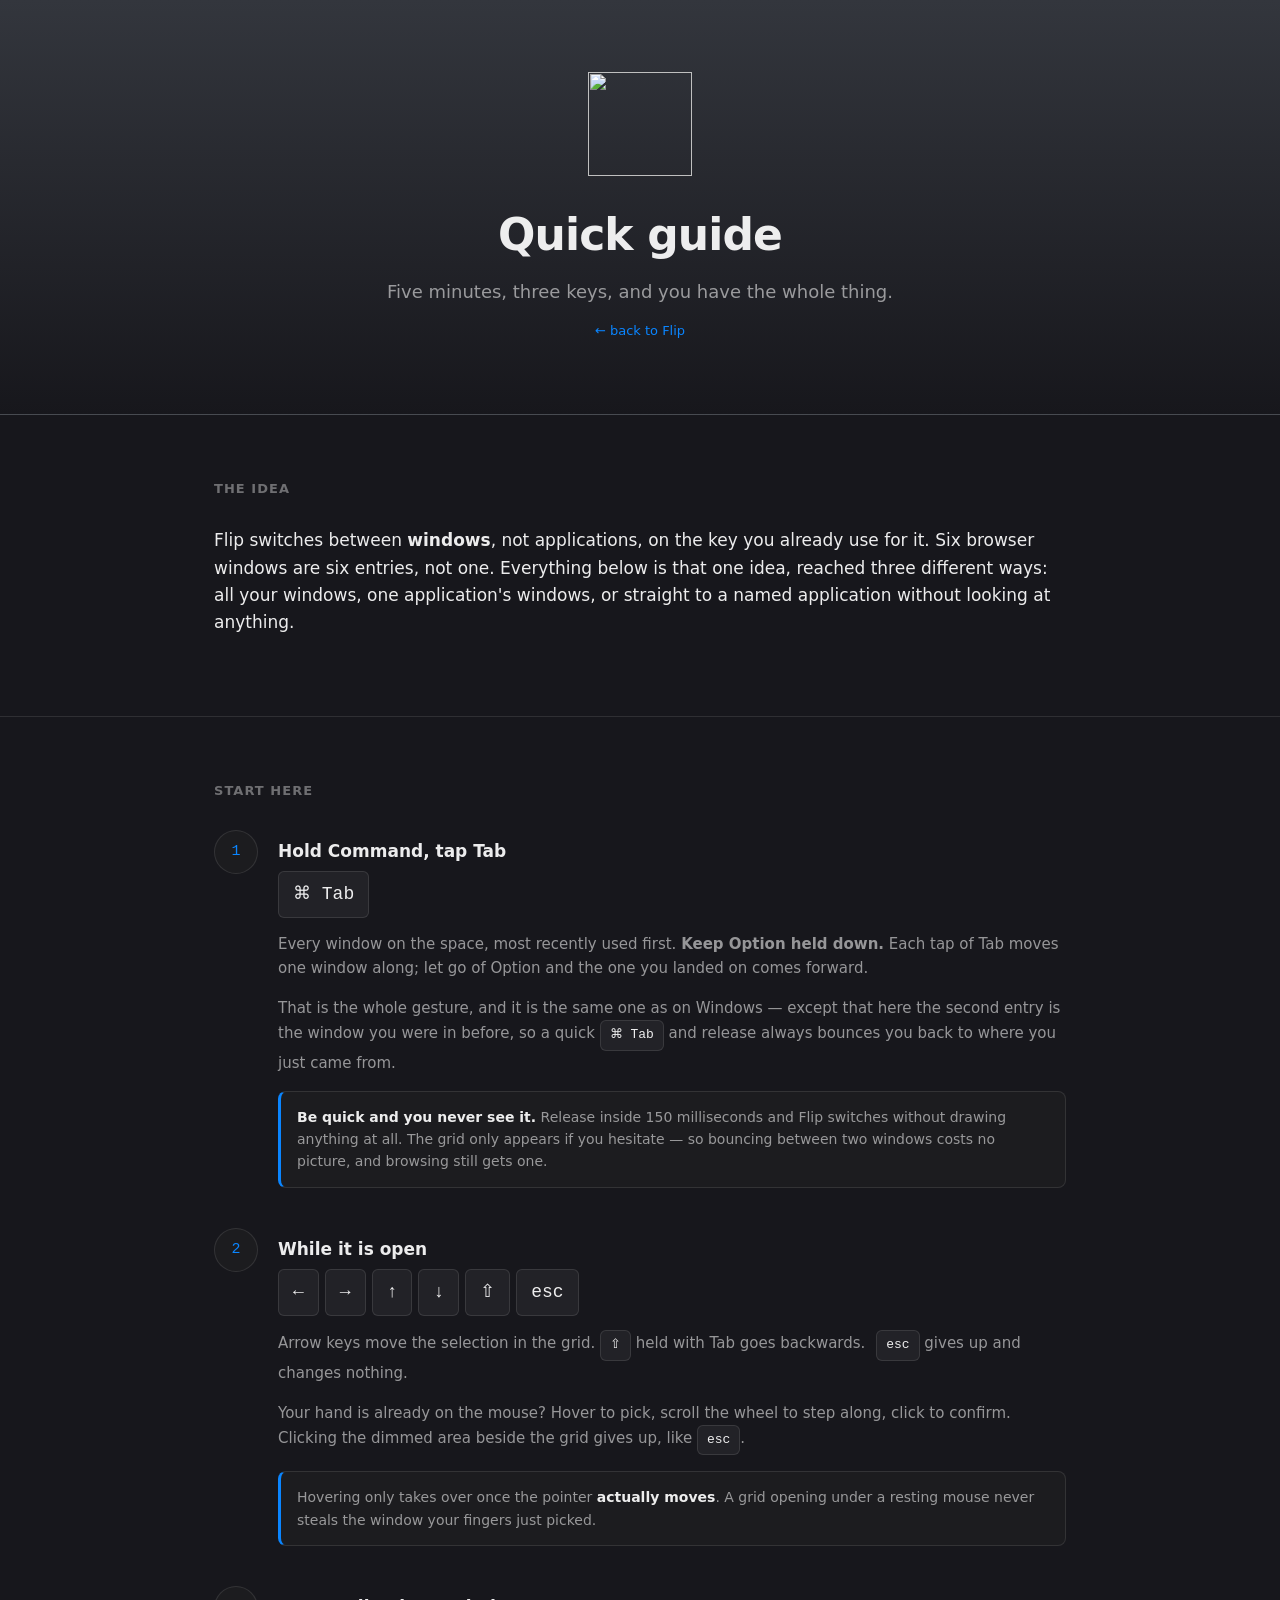
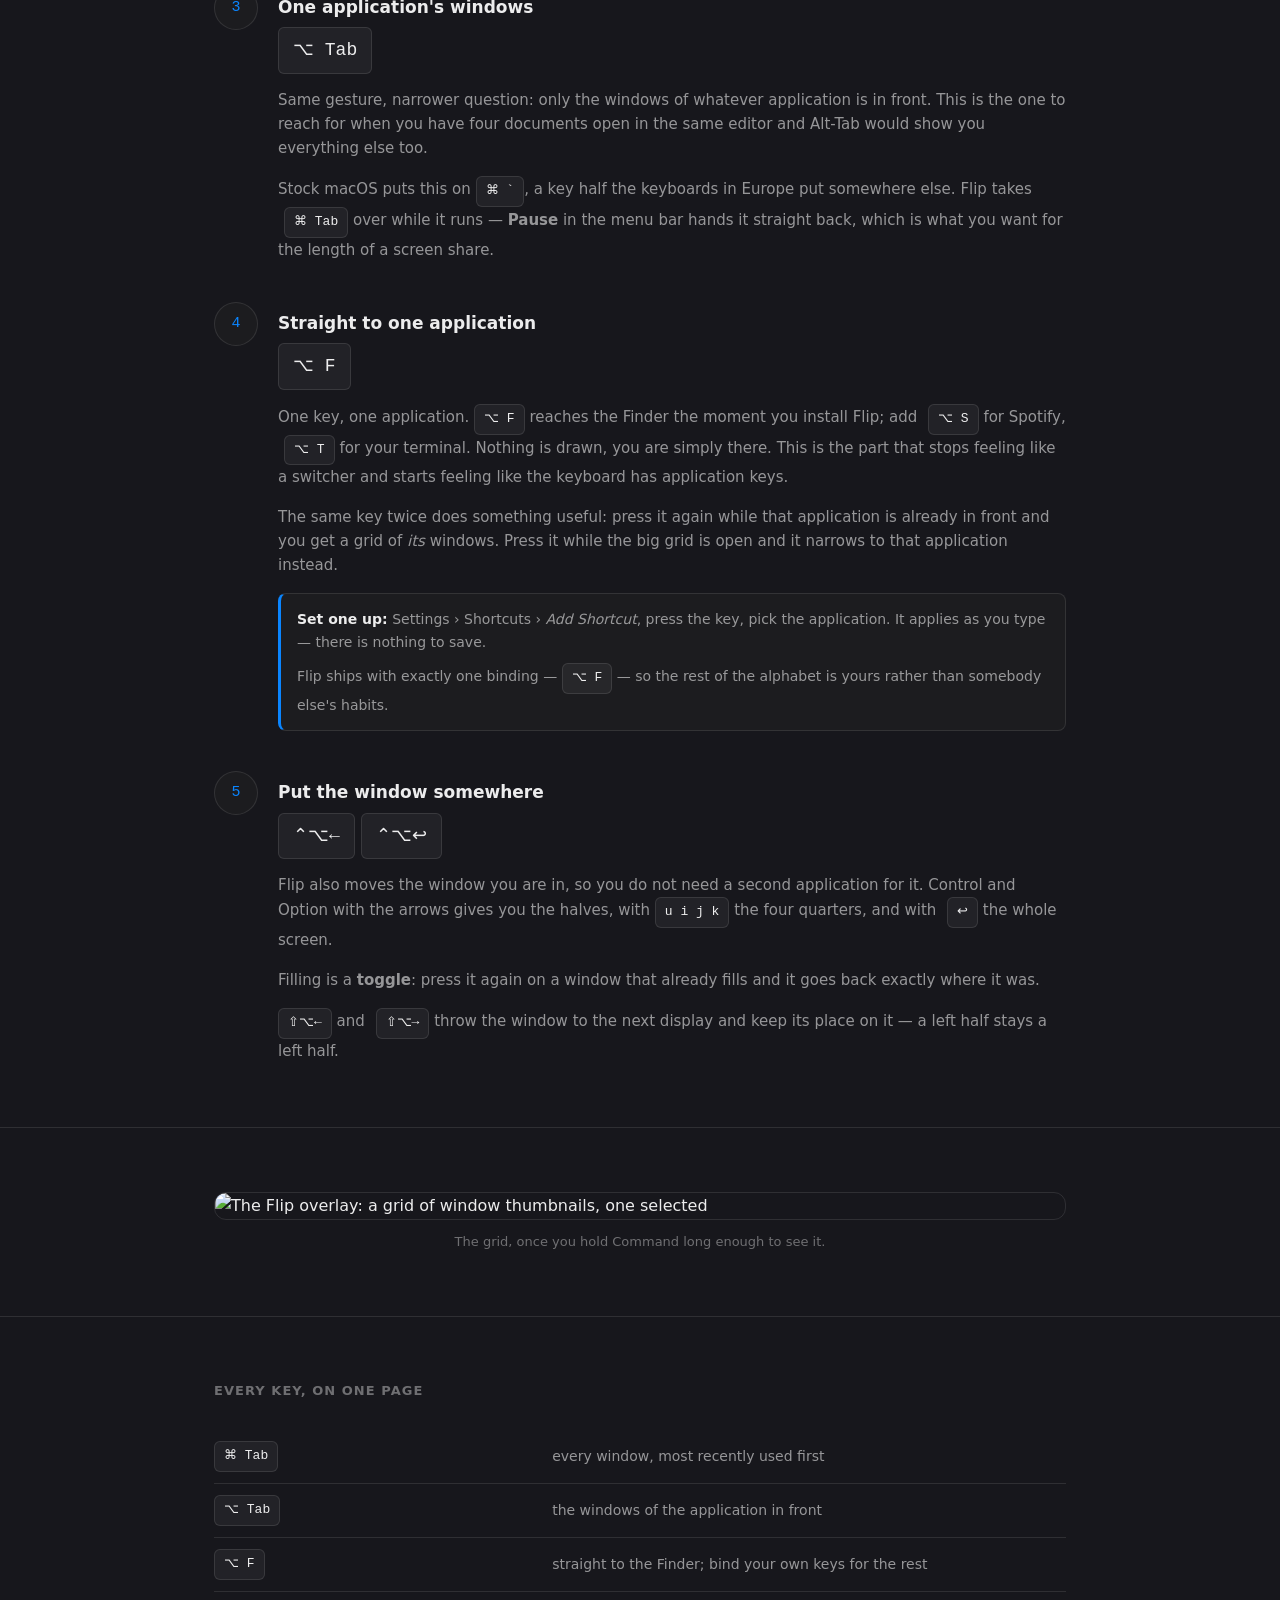
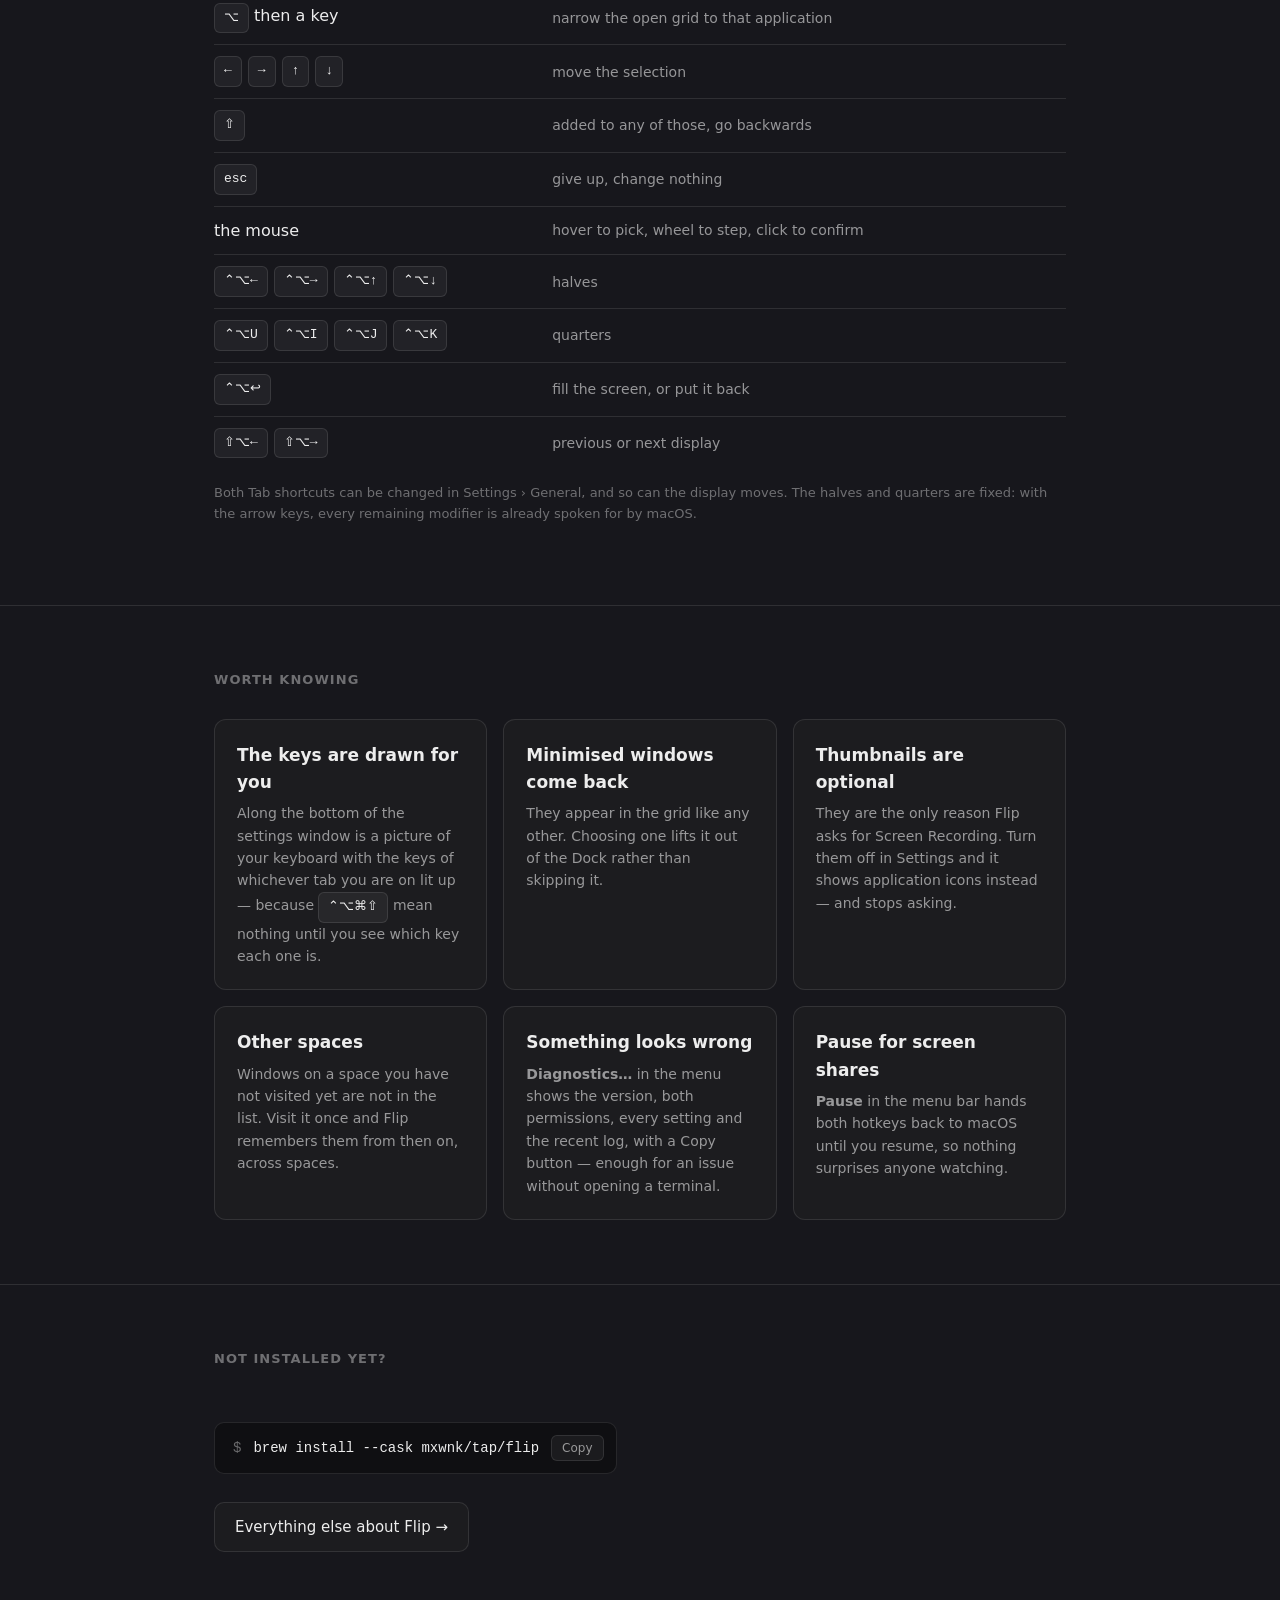
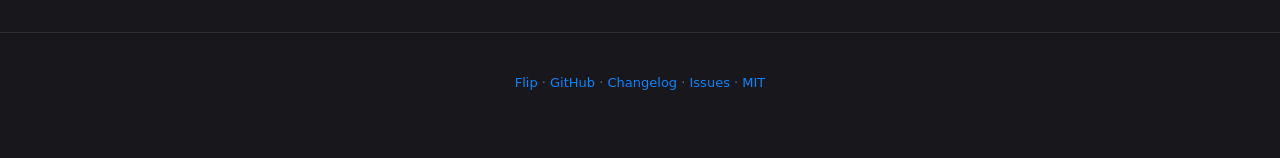
==== commit 38c42ed1: "feat: show the diagnostics report in a window before copying it" ====
--- a/site/guide.html
+++ b/site/guide.html
@@ -197,8 +197,8 @@
       </div>
       <div class="card">
         <h3>Something looks wrong</h3>
-        <p><strong>Copy Diagnostics</strong> in the menu puts the version, both
-          permissions, every setting and the recent log on the clipboard — enough
+        <p><strong>Diagnostics…</strong> in the menu shows the version, both
+          permissions, every setting and the recent log, with a Copy button — enough
           for an issue without opening a terminal.</p>
       </div>
       <div class="card">
